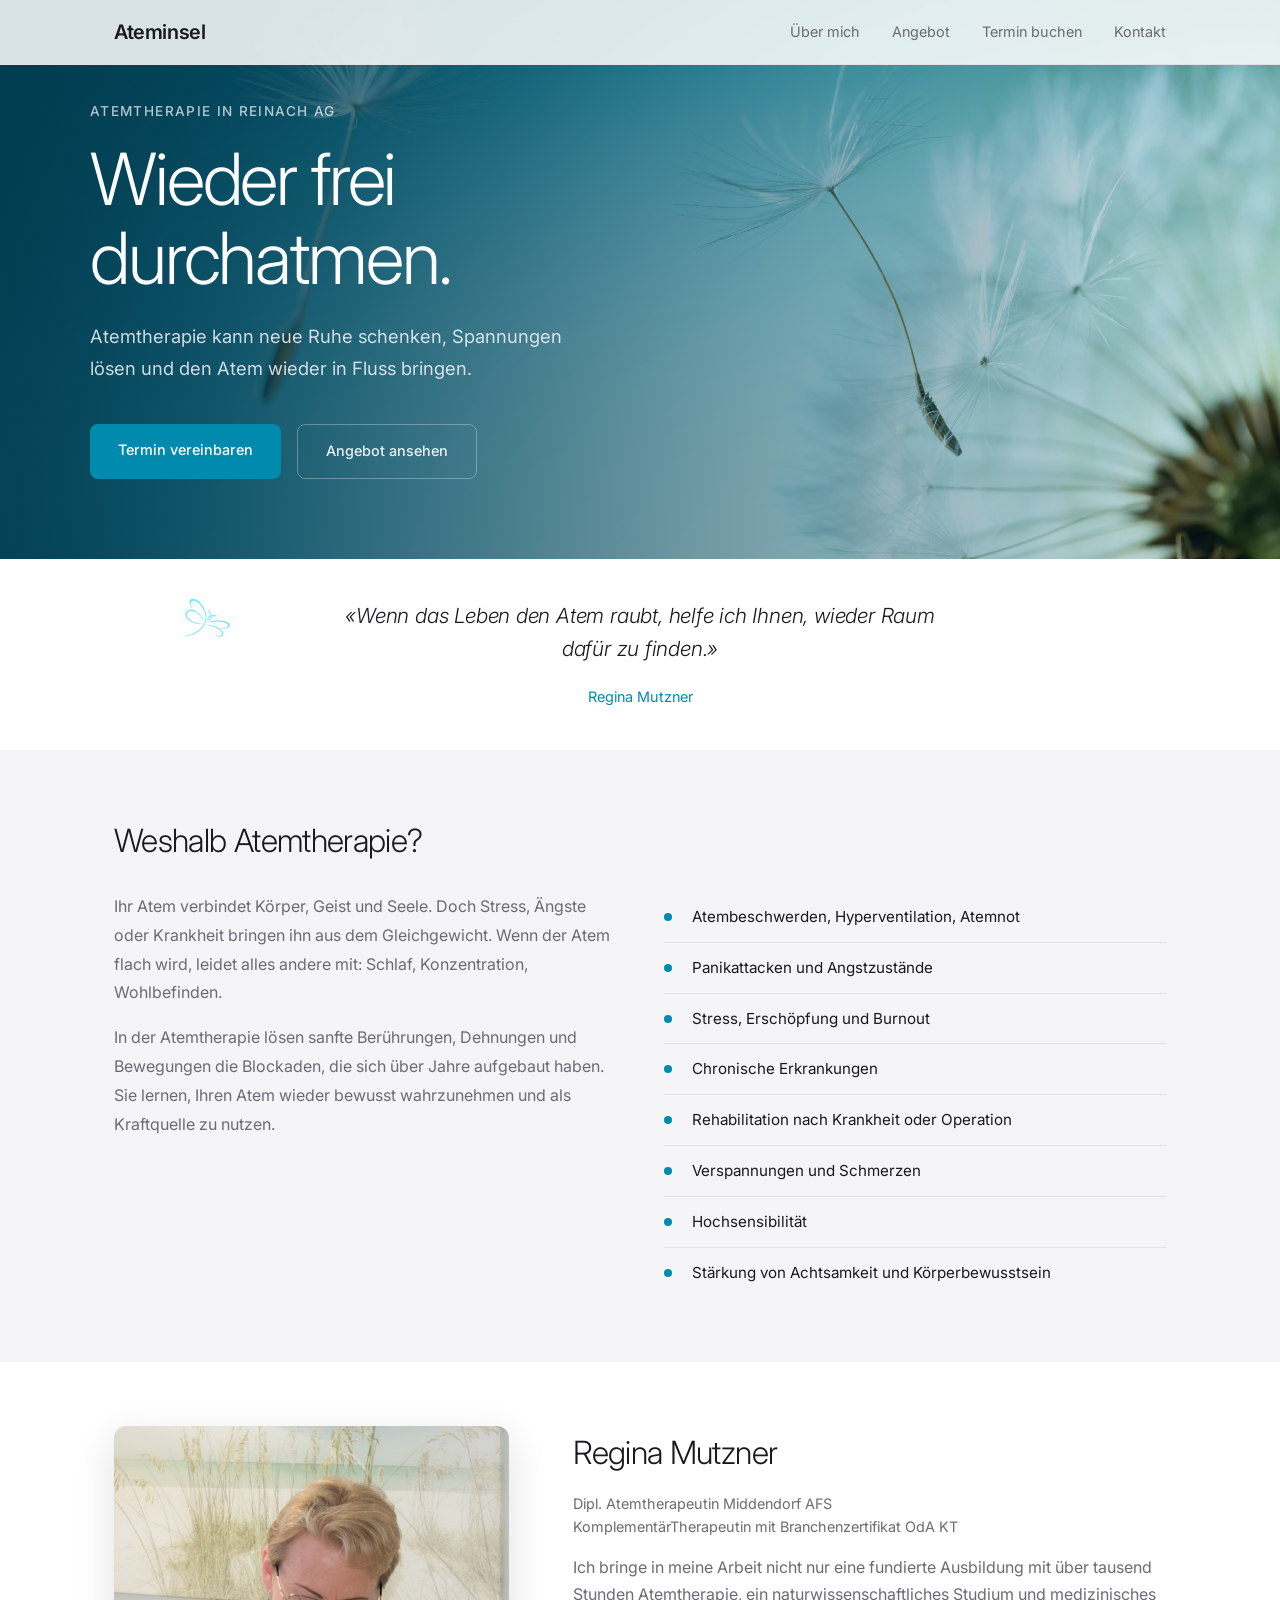
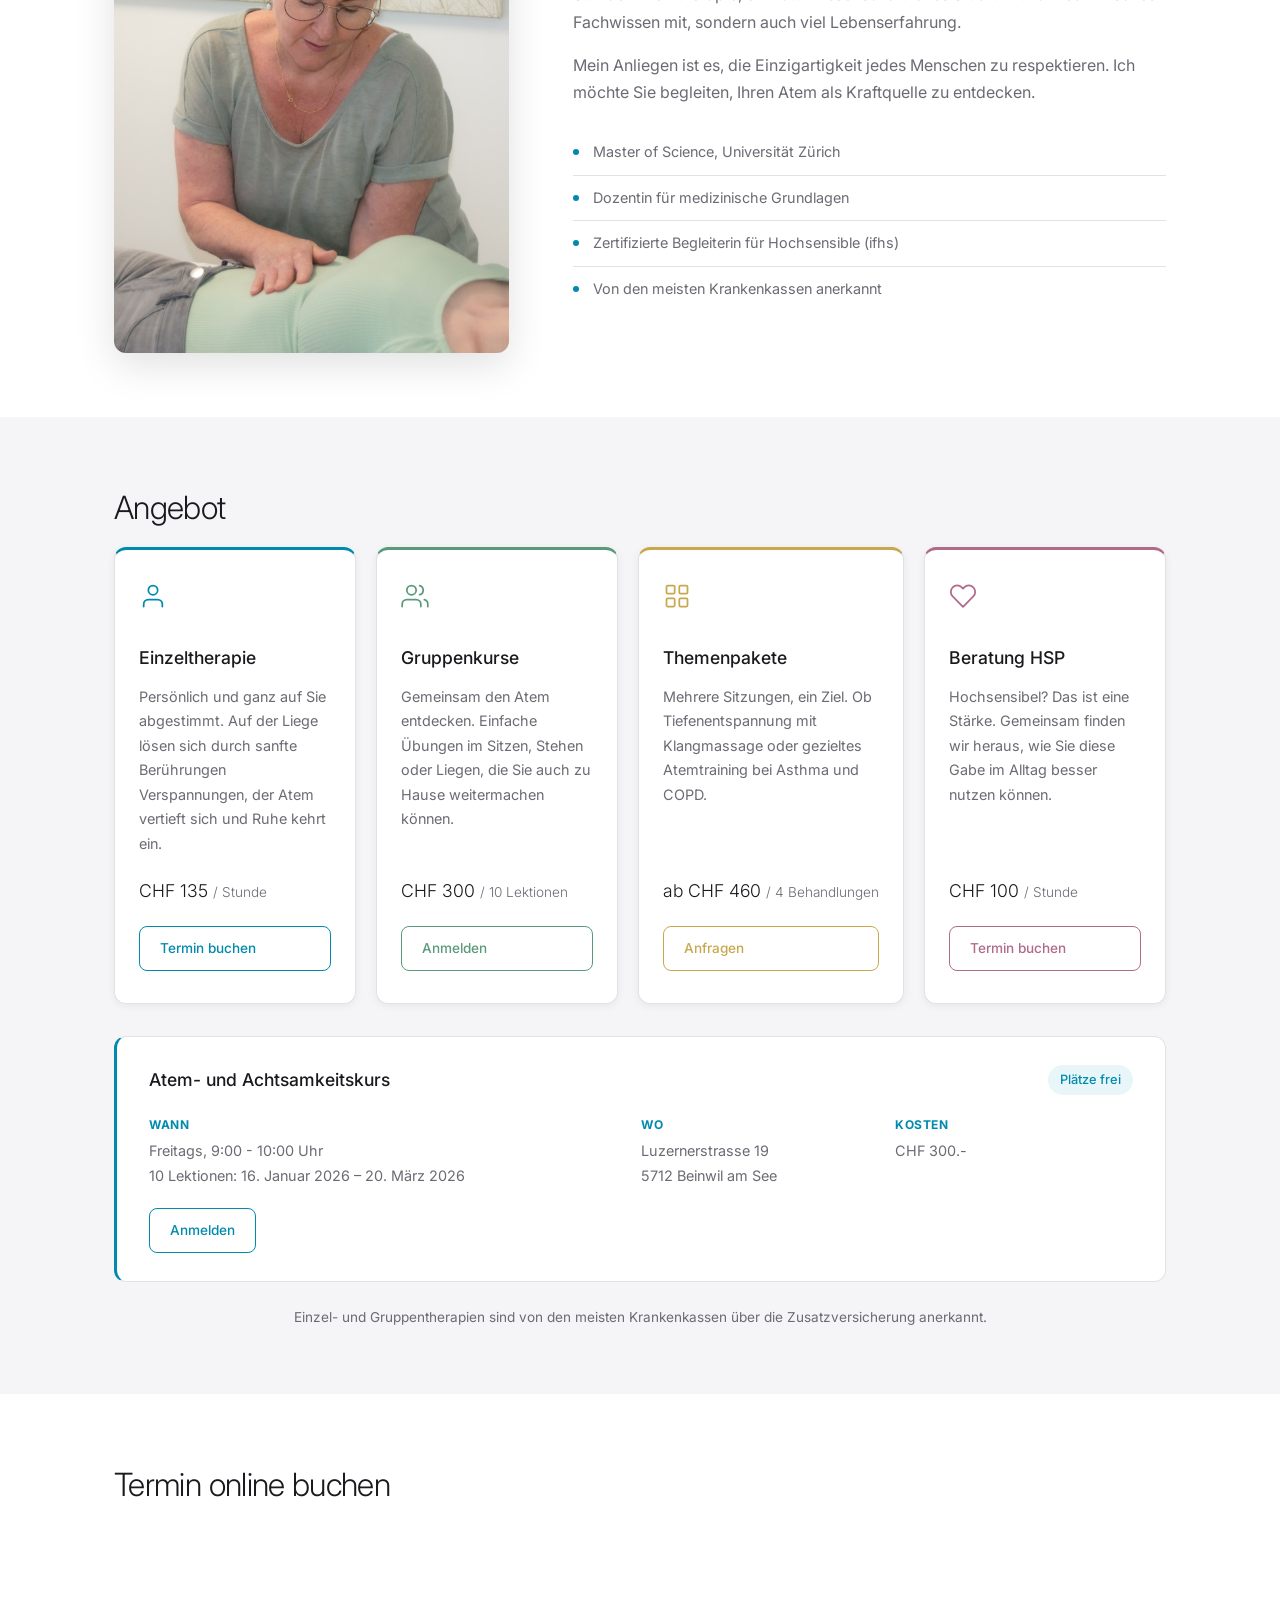
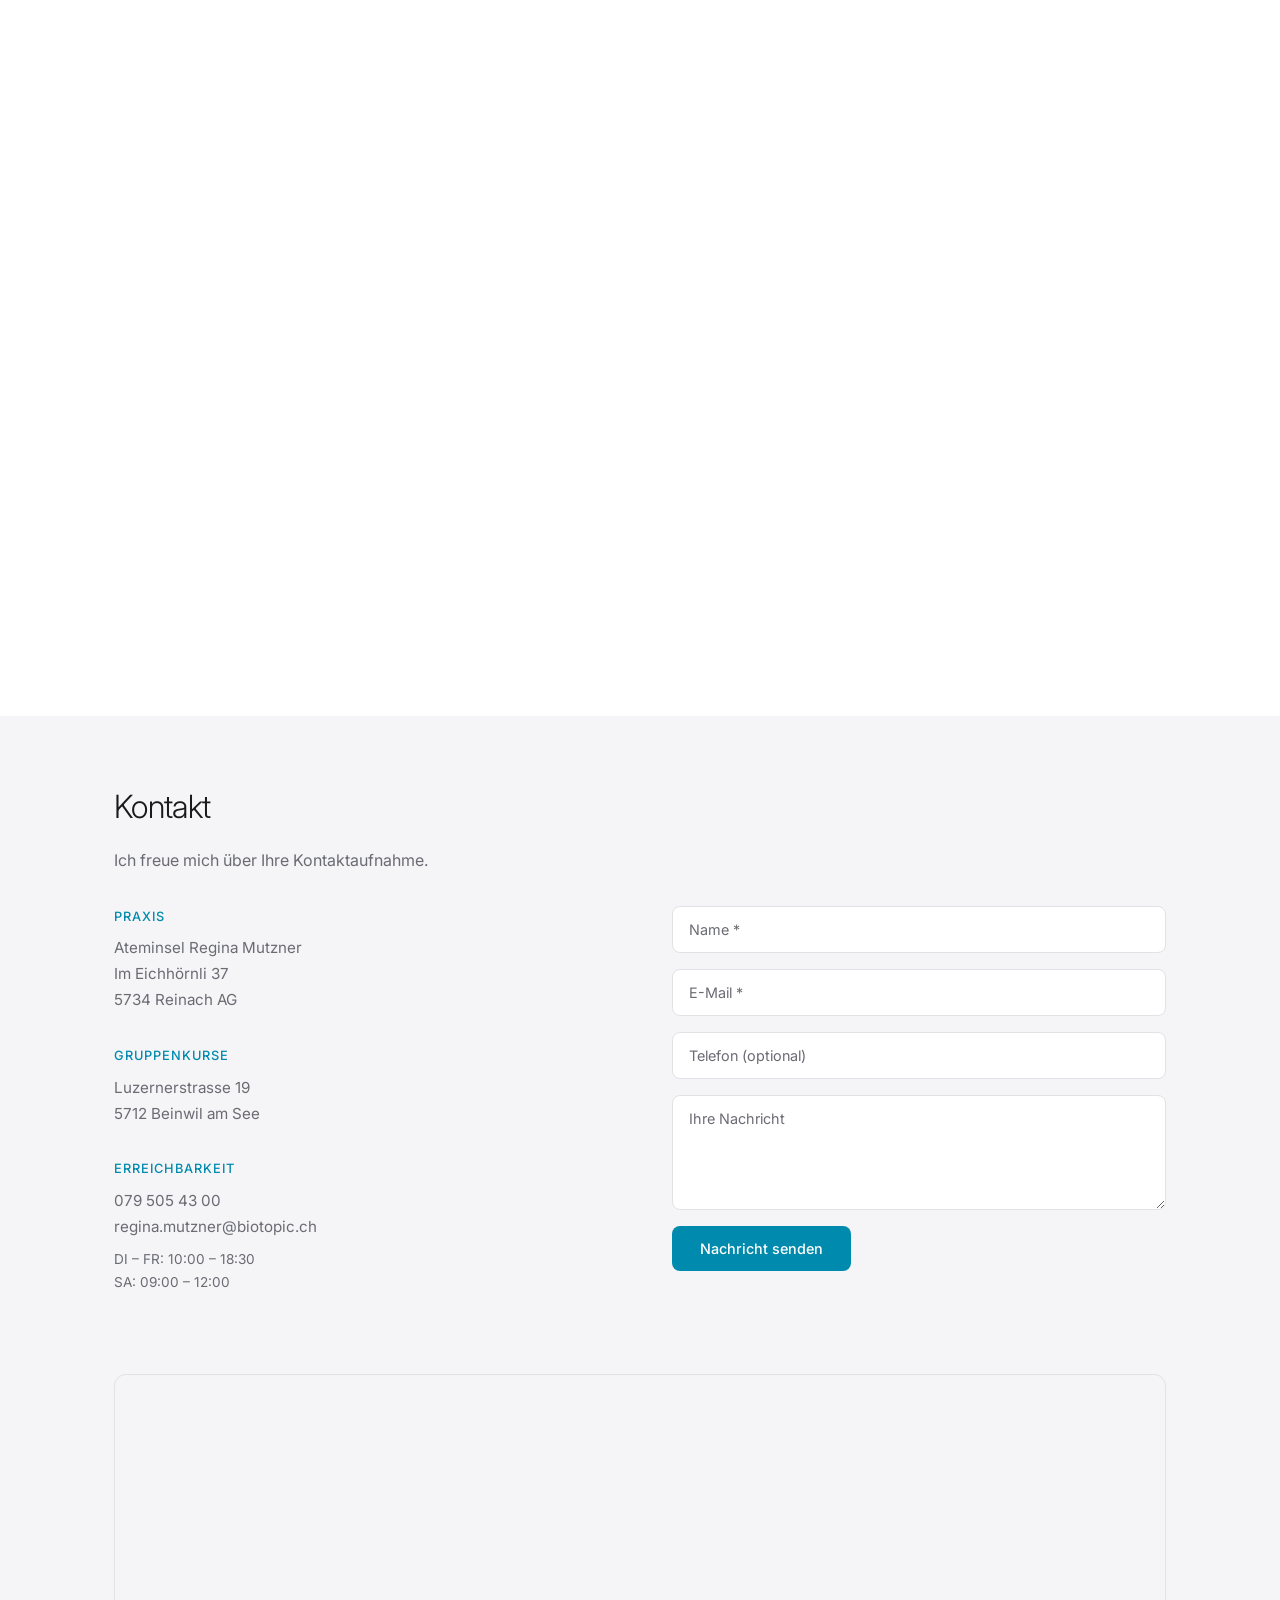
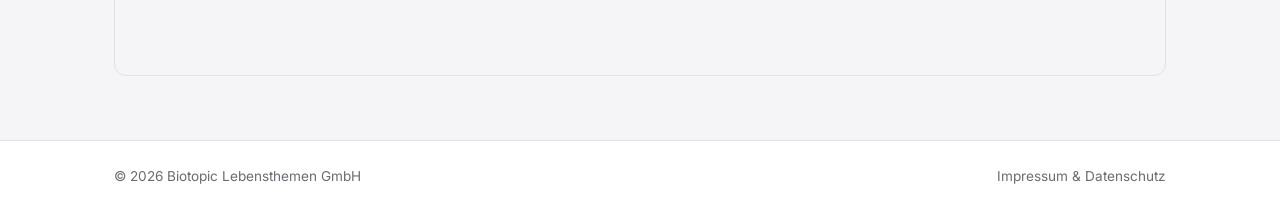
==== site/index.html @ 14ea731c "Ateminsel Website v1.0 - Komplettes Redesign One-Pager mit: - Hero mit Pusteblumen-Bild und Teal-Ove" ====
<!DOCTYPE html>
<html lang="de">
<head>
    <meta charset="UTF-8">
    <meta name="viewport" content="width=device-width, initial-scale=1.0">
    <meta name="robots" content="noindex, nofollow">
    <meta name="description" content="Ateminsel Regina Mutzner – Praxis für Atemtherapie Middendorf in Reinach AG. Einzeltherapie, Gruppenkurse und Beratung.">
    <title>Ateminsel – Regina Mutzner | Atemtherapie</title>
    <link rel="preconnect" href="https://fonts.googleapis.com">
    <link rel="preconnect" href="https://fonts.gstatic.com" crossorigin>
    <link href="https://fonts.googleapis.com/css2?family=Inter:wght@300;400;500;600&display=swap" rel="stylesheet">
    <link rel="stylesheet" href="style.css">
    <link rel="icon" href="favicon.ico">
    <link rel="apple-touch-icon" href="apple-touch-icon.png">
</head>
<body>

    <!-- Navigation -->
    <nav class="nav" id="nav">
        <div class="nav-inner">
            <a href="#" class="nav-logo">Ateminsel</a>
            <button class="nav-toggle" aria-label="Menü öffnen">
                <span></span>
                <span></span>
                <span></span>
            </button>
            <ul class="nav-links">
                <li><a href="#ueber-mich">Über mich</a></li>
                <li><a href="#angebot">Angebot</a></li>
                <li><a href="#buchen">Termin buchen</a></li>
                <li><a href="#kontakt">Kontakt</a></li>
            </ul>
        </div>
    </nav>

    <!-- Hero -->
    <section class="hero" id="hero">
        <div class="hero-overlay"></div>
        <div class="hero-content">
            <div class="hero-text">
                <p class="hero-label">Atemtherapie in Reinach AG</p>
                <h1>Wieder frei<br>durchatmen.</h1>
                <p class="hero-sub">Atemtherapie kann neue Ruhe schenken, Spannungen lösen und den Atem wieder in Fluss bringen.</p>
                <div class="hero-actions">
                    <a href="#buchen" class="btn btn-primary">Termin vereinbaren</a>
                    <a href="#angebot" class="btn btn-ghost-light">Angebot ansehen</a>
                </div>
            </div>
        </div>
    </section>

    <!-- Zitat -->
    <section class="quote-section">
        <div class="container">
            <img src="img/libellen-logo.png" alt="" class="quote-libelle">
            <blockquote class="quote">
                <p>«Wenn das Leben den Atem raubt, helfe ich Ihnen, wieder Raum dafür zu finden.»</p>
                <cite>Regina Mutzner</cite>
            </blockquote>
        </div>
    </section>

    <!-- Weshalb Atemtherapie -->
    <section class="section section-alt" id="weshalb">
        <div class="container">
            <h2 class="section-title">Weshalb Atemtherapie?</h2>
            <div class="weshalb-layout">
                <div class="weshalb-text">
                    <p>Ihr Atem verbindet Körper, Geist und Seele. Doch Stress, Ängste oder Krankheit bringen ihn aus dem Gleichgewicht. Wenn der Atem flach wird, leidet alles andere mit: Schlaf, Konzentration, Wohlbefinden.</p>
                    <p>In der Atemtherapie lösen sanfte Berührungen, Dehnungen und Bewegungen die Blockaden, die sich über Jahre aufgebaut haben. Sie lernen, Ihren Atem wieder bewusst wahrzunehmen und als Kraftquelle zu nutzen.</p>
                </div>
                <ul class="weshalb-liste">
                    <li>Atembeschwerden, Hyperventilation, Atemnot</li>
                    <li>Panikattacken und Angstzustände</li>
                    <li>Stress, Erschöpfung und Burnout</li>
                    <li>Chronische Erkrankungen</li>
                    <li>Rehabilitation nach Krankheit oder Operation</li>
                    <li>Verspannungen und Schmerzen</li>
                    <li>Hochsensibilität</li>
                    <li>Stärkung von Achtsamkeit und Körperbewusstsein</li>
                </ul>
            </div>
        </div>
    </section>

    <!-- Über mich -->
    <section class="section" id="ueber-mich">
        <div class="container">
            <div class="about">
                <div class="about-image">
                    <img src="img/regina-foto.jpg" alt="Regina Mutzner, Atemtherapeutin">
                </div>
                <div class="about-text">
                    <h2 class="section-title">Regina Mutzner</h2>
                    <p class="about-role">Dipl. Atemtherapeutin Middendorf AFS<br>KomplementärTherapeutin mit Branchenzertifikat OdA KT</p>
                    <p>Ich bringe in meine Arbeit nicht nur eine fundierte Ausbildung mit über tausend Stunden Atemtherapie, ein naturwissenschaftliches Studium und medizinisches Fachwissen mit, sondern auch viel Lebenserfahrung.</p>
                    <p>Mein Anliegen ist es, die Einzigartigkeit jedes Menschen zu respektieren. Ich möchte Sie begleiten, Ihren Atem als Kraftquelle zu entdecken.</p>
                    <ul class="about-facts">
                        <li>Master of Science, Universität Zürich</li>
                        <li>Dozentin für medizinische Grundlagen</li>
                        <li>Zertifizierte Begleiterin für Hochsensible (ifhs)</li>
                        <li>Von den meisten Krankenkassen anerkannt</li>
                    </ul>
                </div>
            </div>
        </div>
    </section>

    <!-- Angebot -->
    <section class="section section-alt section-angebot" id="angebot">
        <div class="container">
            <h2 class="section-title">Angebot</h2>
            <div class="cards">

                <div class="card card-1">
                    <div class="card-icon"><svg width="28" height="28" viewBox="0 0 24 24" fill="none" stroke="currentColor" stroke-width="1.5" stroke-linecap="round" stroke-linejoin="round"><path d="M20 21v-2a4 4 0 0 0-4-4H8a4 4 0 0 0-4 4v2"/><circle cx="12" cy="7" r="4"/></svg></div>
                    <h3>Einzeltherapie</h3>
                    <p>Persönlich und ganz auf Sie abgestimmt. Auf der Liege lösen sich durch sanfte Berührungen Verspannungen, der Atem vertieft sich und Ruhe kehrt ein.</p>
                    <div class="card-price">CHF 135 <span>/ Stunde</span></div>
                    <a href="#buchen" class="btn btn-small">Termin buchen</a>
                </div>

                <div class="card card-2">
                    <div class="card-icon"><svg width="28" height="28" viewBox="0 0 24 24" fill="none" stroke="currentColor" stroke-width="1.5" stroke-linecap="round" stroke-linejoin="round"><path d="M17 21v-2a4 4 0 0 0-4-4H5a4 4 0 0 0-4 4v2"/><circle cx="9" cy="7" r="4"/><path d="M23 21v-2a4 4 0 0 0-3-3.87"/><path d="M16 3.13a4 4 0 0 1 0 7.75"/></svg></div>
                    <h3>Gruppenkurse</h3>
                    <p>Gemeinsam den Atem entdecken. Einfache Übungen im Sitzen, Stehen oder Liegen, die Sie auch zu Hause weitermachen können.</p>
                    <div class="card-price">CHF 300 <span>/ 10 Lektionen</span></div>
                    <a href="#kontakt" class="btn btn-small">Anmelden</a>
                </div>

                <div class="card card-3">
                    <div class="card-icon"><svg width="28" height="28" viewBox="0 0 24 24" fill="none" stroke="currentColor" stroke-width="1.5" stroke-linecap="round" stroke-linejoin="round"><rect x="3" y="3" width="7" height="7" rx="1"/><rect x="14" y="3" width="7" height="7" rx="1"/><rect x="3" y="14" width="7" height="7" rx="1"/><rect x="14" y="14" width="7" height="7" rx="1"/></svg></div>
                    <h3>Themenpakete</h3>
                    <p>Mehrere Sitzungen, ein Ziel. Ob Tiefenentspannung mit Klangmassage oder gezieltes Atemtraining bei Asthma und COPD.</p>
                    <div class="card-price">ab CHF 460 <span>/ 4 Behandlungen</span></div>
                    <a href="#kontakt" class="btn btn-small">Anfragen</a>
                </div>

                <div class="card card-4">
                    <div class="card-icon"><svg width="28" height="28" viewBox="0 0 24 24" fill="none" stroke="currentColor" stroke-width="1.5" stroke-linecap="round" stroke-linejoin="round"><path d="M20.84 4.61a5.5 5.5 0 0 0-7.78 0L12 5.67l-1.06-1.06a5.5 5.5 0 0 0-7.78 7.78l1.06 1.06L12 21.23l7.78-7.78 1.06-1.06a5.5 5.5 0 0 0 0-7.78z"/></svg></div>
                    <h3>Beratung HSP</h3>
                    <p>Hochsensibel? Das ist eine Stärke. Gemeinsam finden wir heraus, wie Sie diese Gabe im Alltag besser nutzen können.</p>
                    <div class="card-price">CHF 100 <span>/ Stunde</span></div>
                    <a href="#buchen" class="btn btn-small">Termin buchen</a>
                </div>

            </div>
            <div id="kurse-liste"></div>
            <p class="cards-note">Einzel- und Gruppentherapien sind von den meisten Krankenkassen über die Zusatzversicherung anerkannt.</p>
        </div>
    </section>

    <!-- Termin buchen -->
    <section class="section section-buchen" id="buchen">
        <div class="container">
            <h2 class="section-title">Termin online buchen</h2>
            <div class="calenso-wrapper">
                <iframe id="calenso-booking-widget" src="https://widget.calenso.com/?partner=ateminsel-buchung&type=appointment&isFrame=true&lang=de_CH" frameborder="0" scrolling="yes" title="Termin buchen" loading="lazy"></iframe>
            </div>
        </div>
    </section>

    <!-- Kontakt -->
    <section class="section section-alt" id="kontakt">
        <div class="container">
            <h2 class="section-title">Kontakt</h2>
            <p class="section-sub">Ich freue mich über Ihre Kontaktaufnahme.</p>
            <div class="contact-grid">

                <div class="contact-info">
                    <div class="contact-block">
                        <h3>Praxis</h3>
                        <p>Ateminsel Regina Mutzner<br>
                        Im Eichhörnli 37<br>
                        5734 Reinach AG</p>
                    </div>
                    <div class="contact-block">
                        <h3>Gruppenkurse</h3>
                        <p>Luzernerstrasse 19<br>
                        5712 Beinwil am See</p>
                    </div>
                    <div class="contact-block">
                        <h3>Erreichbarkeit</h3>
                        <p>
                            <a href="tel:+41795054300">079 505 43 00</a><br>
                            <a href="mailto:regina.mutzner@biotopic.ch">regina.mutzner@biotopic.ch</a>
                        </p>
                        <p class="contact-hours">DI – FR: 10:00 – 18:30<br>SA: 09:00 – 12:00</p>
                    </div>
                </div>

                <form class="contact-form" action="#" method="post">
                    <input type="text" name="name" placeholder="Name *" required>
                    <input type="email" name="email" placeholder="E-Mail *" required>
                    <input type="tel" name="phone" placeholder="Telefon (optional)">
                    <textarea name="message" placeholder="Ihre Nachricht" rows="5" required></textarea>
                    <button type="submit" class="btn btn-primary">Nachricht senden</button>
                </form>

            </div>
            <div class="map-wrapper">
                <iframe src="https://www.openstreetmap.org/export/embed.html?bbox=8.1895%2C47.2510%2C8.1975%2C47.2550&layer=mapnik&marker=47.2530%2C8.1936" title="Standort Ateminsel"></iframe>
            </div>
        </div>
    </section>

    <!-- Footer -->
    <footer class="footer">
        <div class="container footer-inner">
            <p>&copy; 2026 Biotopic Lebensthemen GmbH</p>
            <a href="impressum.html">Impressum &amp; Datenschutz</a>
        </div>
    </footer>

    <script src="main.js"></script>
</body>
</html>
---- site/style.css ----
/* ========================================
   Ateminsel – One-Pager (Light/Dark)
   ======================================== */

:root {
    --bg: #ffffff;
    --bg-alt: #f5f5f7;
    --bg-card: #ffffff;
    --text: #1a1a1e;
    --text-muted: #6b6b74;
    --accent: #008aad;
    --accent-hover: #006d8a;
    --accent-light: #e8f6fa;
    --accent-glow: rgba(0, 138, 173, 0.1);
    --gold: #c8a84e;
    --border: #e2e2e6;
    --radius: 12px;
    --transition: 0.3s ease;
    --nav-bg: rgba(255, 255, 255, 0.85);
}

/* Reset */
*, *::before, *::after {
    margin: 0;
    padding: 0;
    box-sizing: border-box;
}

html {
    scroll-behavior: smooth;
    scroll-padding-top: 80px;
}

body {
    font-family: 'Inter', -apple-system, BlinkMacSystemFont, sans-serif;
    background: var(--bg);
    color: var(--text);
    font-size: 16px;
    line-height: 1.7;
    -webkit-font-smoothing: antialiased;
}

a {
    color: var(--accent);
    text-decoration: none;
    transition: color var(--transition);
}

a:hover {
    color: var(--accent-hover);
}

img {
    max-width: 100%;
    height: auto;
    display: block;
}

.container {
    max-width: 1100px;
    margin: 0 auto;
    padding: 0 24px;
}

/* ── Navigation ──────────────────────── */

.nav {
    position: fixed;
    top: 0;
    left: 0;
    right: 0;
    z-index: 100;
    background: var(--nav-bg);
    backdrop-filter: blur(20px);
    border-bottom: 1px solid var(--border);
}

.nav-inner {
    max-width: 1100px;
    margin: 0 auto;
    padding: 0 24px;
    display: flex;
    align-items: center;
    justify-content: space-between;
    height: 64px;
}

.nav-logo {
    font-size: 1.25rem;
    font-weight: 600;
    color: var(--text);
    letter-spacing: -0.02em;
    display: flex;
    align-items: center;
    gap: 8px;
}

.nav-logo-icon {
    width: 36px;
    height: 36px;
}

.nav-logo:hover {
    color: var(--accent);
}

.nav-links {
    display: flex;
    list-style: none;
    gap: 32px;
}

.nav-links a {
    color: var(--text-muted);
    font-size: 0.9rem;
    font-weight: 400;
    transition: color var(--transition);
}

.nav-links a:hover {
    color: var(--text);
}

.nav-toggle {
    display: none;
    flex-direction: column;
    gap: 5px;
    background: none;
    border: none;
    cursor: pointer;
    padding: 4px;
}

.nav-toggle span {
    display: block;
    width: 24px;
    height: 2px;
    background: var(--text);
    border-radius: 2px;
    transition: var(--transition);
}

/* ── Hero ────────────────────────────── */

.hero {
    position: relative;
    min-height: auto;
    display: flex;
    align-items: center;
    padding: 100px 24px 80px;
    background: url('img/hero-bg.jpg') center/cover no-repeat;
    overflow: hidden;
}

.hero-overlay {
    position: absolute;
    inset: 0;
    background: linear-gradient(to right, rgba(0,60,80,0.88) 0%, rgba(0,60,80,0.65) 40%, rgba(0,80,110,0.15) 100%);
}

.hero-content {
    position: relative;
    z-index: 1;
    max-width: 1100px;
    margin: 0 auto;
    width: 100%;
}

.hero-label {
    font-size: 0.85rem;
    font-weight: 500;
    color: rgba(255,255,255,0.7);
    text-transform: uppercase;
    letter-spacing: 0.1em;
    margin-bottom: 16px;
}

.hero h1 {
    font-size: clamp(2.5rem, 6vw, 4.5rem);
    font-weight: 300;
    line-height: 1.1;
    letter-spacing: -0.03em;
    margin-bottom: 24px;
    color: #fff;
}

.hero-sub {
    font-size: 1.15rem;
    color: rgba(255,255,255,0.8);
    max-width: 520px;
    margin-bottom: 40px;
    line-height: 1.7;
}

.hero-actions {
    display: flex;
    gap: 16px;
    flex-wrap: wrap;
}

/* ── Buttons ─────────────────────────── */

.btn {
    display: inline-block;
    padding: 14px 28px;
    font-size: 0.9rem;
    font-weight: 500;
    border-radius: 8px;
    transition: all var(--transition);
    cursor: pointer;
    border: none;
    font-family: inherit;
}

.btn-primary {
    background: var(--accent);
    color: #fff;
}

.btn-primary:hover {
    background: var(--accent-hover);
    color: #fff;
    transform: translateY(-1px);
    box-shadow: 0 8px 24px rgba(0, 155, 193, 0.25);
}

.btn-ghost {
    background: transparent;
    color: var(--text-muted);
    border: 1px solid var(--border);
}

.btn-ghost:hover {
    color: var(--text);
    border-color: var(--text-muted);
}

.btn-ghost-light {
    background: transparent;
    color: rgba(255,255,255,0.9);
    border: 1px solid rgba(255,255,255,0.3);
}

.btn-ghost-light:hover {
    color: #fff;
    border-color: rgba(255,255,255,0.6);
    background: rgba(255,255,255,0.1);
}

.btn-small {
    padding: 10px 20px;
    font-size: 0.85rem;
    background: transparent;
    color: var(--accent);
    border: 1px solid var(--accent);
}

.btn-small:hover {
    background: var(--accent);
    color: #fff;
}

/* ── Zitat ────────────────────────────── */

.quote-section {
    background: var(--bg);
    padding: 40px 0;
    position: relative;
}

.quote-section .container {
    position: relative;
}

.quote-libelle {
    position: absolute;
    left: 80px;
    top: -8px;
    width: 64px;
    height: 64px;
    opacity: 0.6;
}

.quote {
    text-align: center;
    max-width: 640px;
    margin: 0 auto;
}

.quote p {
    font-size: 1.3rem;
    font-weight: 300;
    line-height: 1.6;
    letter-spacing: -0.01em;
    color: var(--text);
    font-style: italic;
}

.quote cite {
    display: block;
    margin-top: 20px;
    font-size: 0.9rem;
    font-style: normal;
    color: var(--accent);
}

/* ── Weshalb Atemtherapie ─────────────── */

.weshalb-layout {
    display: grid;
    grid-template-columns: 1fr 1fr;
    gap: 48px;
    margin-top: 24px;
}

.weshalb-text p {
    color: var(--text-muted);
    margin-bottom: 16px;
    line-height: 1.8;
}

.weshalb-liste {
    list-style: none;
}

.weshalb-liste li {
    padding: 12px 0 12px 28px;
    border-bottom: 1px solid var(--border);
    font-size: 0.95rem;
    color: var(--text);
    position: relative;
}

.weshalb-liste li:last-child {
    border-bottom: none;
}

.weshalb-liste li::before {
    content: '';
    position: absolute;
    left: 0;
    top: 50%;
    transform: translateY(-50%);
    width: 8px;
    height: 8px;
    background: var(--accent);
    border-radius: 50%;
}

@media (max-width: 600px) {
    .weshalb-layout {
        grid-template-columns: 1fr;
        gap: 24px;
    }
}

/* ── Sections ────────────────────────── */

.section {
    padding: 64px 0;
}

.section-alt {
    background: var(--bg-alt);
}

.section-title {
    font-size: 2rem;
    font-weight: 300;
    letter-spacing: -0.02em;
    margin-bottom: 12px;
}

.section-sub {
    color: var(--text-muted);
    margin-bottom: 32px;
    max-width: 520px;
}

/* ── Cards (Angebot) ─────────────────── */

.cards {
    display: grid;
    grid-template-columns: repeat(4, 1fr);
    gap: 20px;
}

.card {
    background: var(--bg-card);
    border: 1px solid var(--border);
    border-radius: var(--radius);
    padding: 32px 24px;
    display: flex;
    flex-direction: column;
    transition: all var(--transition);
    box-shadow: 0 2px 8px rgba(0, 0, 0, 0.06);
    border-top: 3px solid var(--accent);
}

.card:hover {
    box-shadow: 0 8px 32px var(--accent-glow);
    transform: translateY(-4px);
}

.card-icon {
    font-size: 1.5rem;
    color: var(--accent);
    margin-bottom: 20px;
}

.card h3 {
    font-size: 1.1rem;
    font-weight: 500;
    margin-bottom: 12px;
}

.card p {
    font-size: 0.9rem;
    color: var(--text-muted);
    flex: 1;
    margin-bottom: 20px;
}

.card-price {
    font-size: 1.1rem;
    font-weight: 300;
    margin-bottom: 20px;
    white-space: nowrap;
}

.card-price span {
    font-size: 0.85rem;
    color: var(--text-muted);
}

.card-1 { border-top-color: #008aad; }
.card-1 .card-icon { color: #008aad; }
.card-1 .btn-small { color: #008aad; border-color: #008aad; }
.card-1 .btn-small:hover { background: #008aad; color: #fff; }

.card-2 { border-top-color: #5a9a7a; }
.card-2 .card-icon { color: #5a9a7a; }
.card-2 .btn-small { color: #5a9a7a; border-color: #5a9a7a; }
.card-2 .btn-small:hover { background: #5a9a7a; color: #fff; }

.card-3 { border-top-color: #c8a84e; }
.card-3 .card-icon { color: #c8a84e; }
.card-3 .btn-small { color: #c8a84e; border-color: #c8a84e; }
.card-3 .btn-small:hover { background: #c8a84e; color: #fff; }

.card-4 { border-top-color: #b06a8a; }
.card-4 .card-icon { color: #b06a8a; }
.card-4 .btn-small { color: #b06a8a; border-color: #b06a8a; }
.card-4 .btn-small:hover { background: #b06a8a; color: #fff; }

/* ── Kurse ────────────────────────────── */

.kurs-card {
    background: #ffffff;
    border: 1px solid var(--border);
    border-radius: var(--radius);
    padding: 28px 32px;
    margin-top: 32px;
    border-left: 3px solid var(--accent);
}

.kurs-header {
    display: flex;
    justify-content: space-between;
    align-items: center;
    margin-bottom: 20px;
    flex-wrap: wrap;
    gap: 12px;
}

.kurs-header h3 {
    font-size: 1.1rem;
    font-weight: 500;
}

.kurs-badge {
    font-size: 0.8rem;
    padding: 4px 12px;
    border-radius: 100px;
    font-weight: 500;
}

.badge-frei {
    background: var(--accent-light);
    color: var(--accent);
}

.badge-voll {
    background: #fce4ec;
    color: #c62828;
}

.kurs-details {
    display: grid;
    grid-template-columns: 2fr 1fr 1fr;
    gap: 16px;
    margin-bottom: 20px;
}

.kurs-detail strong {
    display: block;
    font-size: 0.75rem;
    text-transform: uppercase;
    letter-spacing: 0.05em;
    color: var(--accent);
    margin-bottom: 4px;
}

.kurs-detail {
    font-size: 0.9rem;
    color: var(--text-muted);
}

.btn-kurs {
    color: var(--accent) !important;
    border-color: var(--accent) !important;
}

.btn-kurs:hover {
    background: var(--accent) !important;
    color: #fff !important;
}

.kurse-leer {
    text-align: center;
    color: var(--text-muted);
    padding: 24px;
    font-style: italic;
}

@media (max-width: 600px) {
    .kurs-details {
        grid-template-columns: 1fr;
    }
}

/* ── Buchen ───────────────────────────── */

.calenso-wrapper {
    max-width: 840px;
    margin: 32px auto 0;
}

.calenso-wrapper iframe {
    width: 100%;
    height: 700px;
    border: none;
    border-radius: var(--radius);
}


.cards-note {
    margin-top: 24px;
    font-size: 0.85rem;
    color: var(--text-muted);
    text-align: center;
}

/* ── About ───────────────────────────── */

.about {
    display: grid;
    grid-template-columns: 1fr 1.5fr;
    gap: 64px;
    align-items: start;
}

.about-image img {
    border-radius: var(--radius);
    width: 100%;
    aspect-ratio: 3 / 4;
    object-fit: cover;
    box-shadow: 0 12px 40px rgba(0, 0, 0, 0.12);
}

.about-role {
    color: var(--accent);
    font-size: 0.9rem;
    margin-bottom: 24px;
    line-height: 1.6;
}

.about-text p {
    color: var(--text-muted);
    margin-bottom: 16px;
}

.about-facts {
    list-style: none;
    margin-top: 24px;
}

.about-facts li {
    padding: 10px 0;
    border-bottom: 1px solid var(--border);
    font-size: 0.9rem;
    color: var(--text-muted);
    padding-left: 20px;
    position: relative;
}

.about-facts li:last-child {
    border-bottom: none;
}

.about-facts li::before {
    content: '';
    position: absolute;
    left: 0;
    top: 50%;
    transform: translateY(-50%);
    width: 6px;
    height: 6px;
    background: var(--accent);
    border-radius: 50%;
}

/* ── Contact ─────────────────────────── */

.section-kontakt {
    background: url('img/kontakt-bg.jpg') center/cover no-repeat fixed;
    position: relative;
}

.section-kontakt::before {
    content: '';
    position: absolute;
    inset: 0;
    background: linear-gradient(135deg, rgba(255,255,255,0.92) 0%, rgba(245,245,247,0.95) 100%);
}

.section-kontakt > .container {
    position: relative;
    z-index: 1;
}

.contact-grid {
    display: grid;
    grid-template-columns: 1fr 1fr;
    gap: 64px;
}

.contact-block {
    margin-bottom: 32px;
}

.contact-block h3 {
    font-size: 0.8rem;
    font-weight: 500;
    text-transform: uppercase;
    letter-spacing: 0.08em;
    color: var(--accent);
    margin-bottom: 8px;
}

.contact-block p {
    color: var(--text-muted);
    font-size: 0.95rem;
}

.contact-block a {
    color: var(--text-muted);
}

.contact-block a:hover {
    color: var(--accent);
}

.contact-hours {
    margin-top: 8px;
    font-size: 0.85rem !important;
    color: var(--text-muted);
}

.contact-form {
    display: flex;
    flex-direction: column;
    gap: 16px;
}

.contact-form input,
.contact-form textarea {
    background: var(--bg-card);
    border: 1px solid var(--border);
    border-radius: 8px;
    padding: 14px 16px;
    color: var(--text);
    font-family: inherit;
    font-size: 0.9rem;
    transition: border-color var(--transition);
    outline: none;
}

.contact-form input::placeholder,
.contact-form textarea::placeholder {
    color: var(--text-muted);
}

.contact-form input:focus,
.contact-form textarea:focus {
    border-color: var(--accent);
}

.contact-form textarea {
    resize: vertical;
}

.contact-form .btn {
    align-self: flex-start;
}

/* ── Map ─────────────────────────────── */

.map-wrapper {
    margin-top: 48px;
    border-radius: var(--radius);
    overflow: hidden;
    border: 1px solid var(--border);
}

.map-wrapper iframe {
    width: 100%;
    height: 300px;
    border: none;
    display: block;
}

/* ── Footer ──────────────────────────── */

.footer {
    border-top: 1px solid var(--border);
    padding: 24px 0;
}

.footer-inner {
    display: flex;
    justify-content: space-between;
    align-items: center;
    font-size: 0.85rem;
    color: var(--text-muted);
}

.footer a {
    color: var(--text-muted);
}

.footer a:hover {
    color: var(--text);
}

/* ── Legal (Impressum) ───────────────── */

.legal h3 {
    font-size: 0.95rem;
    font-weight: 500;
    margin-top: 32px;
    margin-bottom: 8px;
}

.legal p {
    color: var(--text-muted);
    margin-bottom: 12px;
    font-size: 0.95rem;
}

/* ── Responsive ──────────────────────── */

@media (max-width: 900px) {
    .cards {
        grid-template-columns: repeat(2, 1fr);
    }

    .hero {
        text-align: center;
    }

    .hero-sub {
        margin-left: auto;
        margin-right: auto;
    }

    .hero-actions {
        justify-content: center;
    }

    .about {
        grid-template-columns: 1fr;
        gap: 40px;
    }

    .about-image img {
        max-width: 300px;
        margin: 0 auto;
    }

    .contact-grid {
        grid-template-columns: 1fr;
        gap: 40px;
    }
}

@media (max-width: 600px) {
    .nav-links {
        display: none;
        position: absolute;
        top: 64px;
        left: 0;
        right: 0;
        background: var(--nav-bg);
        backdrop-filter: blur(20px);
        flex-direction: column;
        padding: 24px;
        gap: 16px;
        border-bottom: 1px solid var(--border);
    }

    .nav-links.active {
        display: flex;
    }

    .nav-toggle {
        display: flex;
    }

    .cards {
        grid-template-columns: 1fr;
    }

    .section {
        padding: 48px 0;
    }

    .hero {
        min-height: auto;
        padding: 100px 24px 48px;
    }

    .hero h1 {
        font-size: 2.2rem;
    }

    .footer-inner {
        flex-direction: column;
        gap: 8px;
        text-align: center;
    }
}
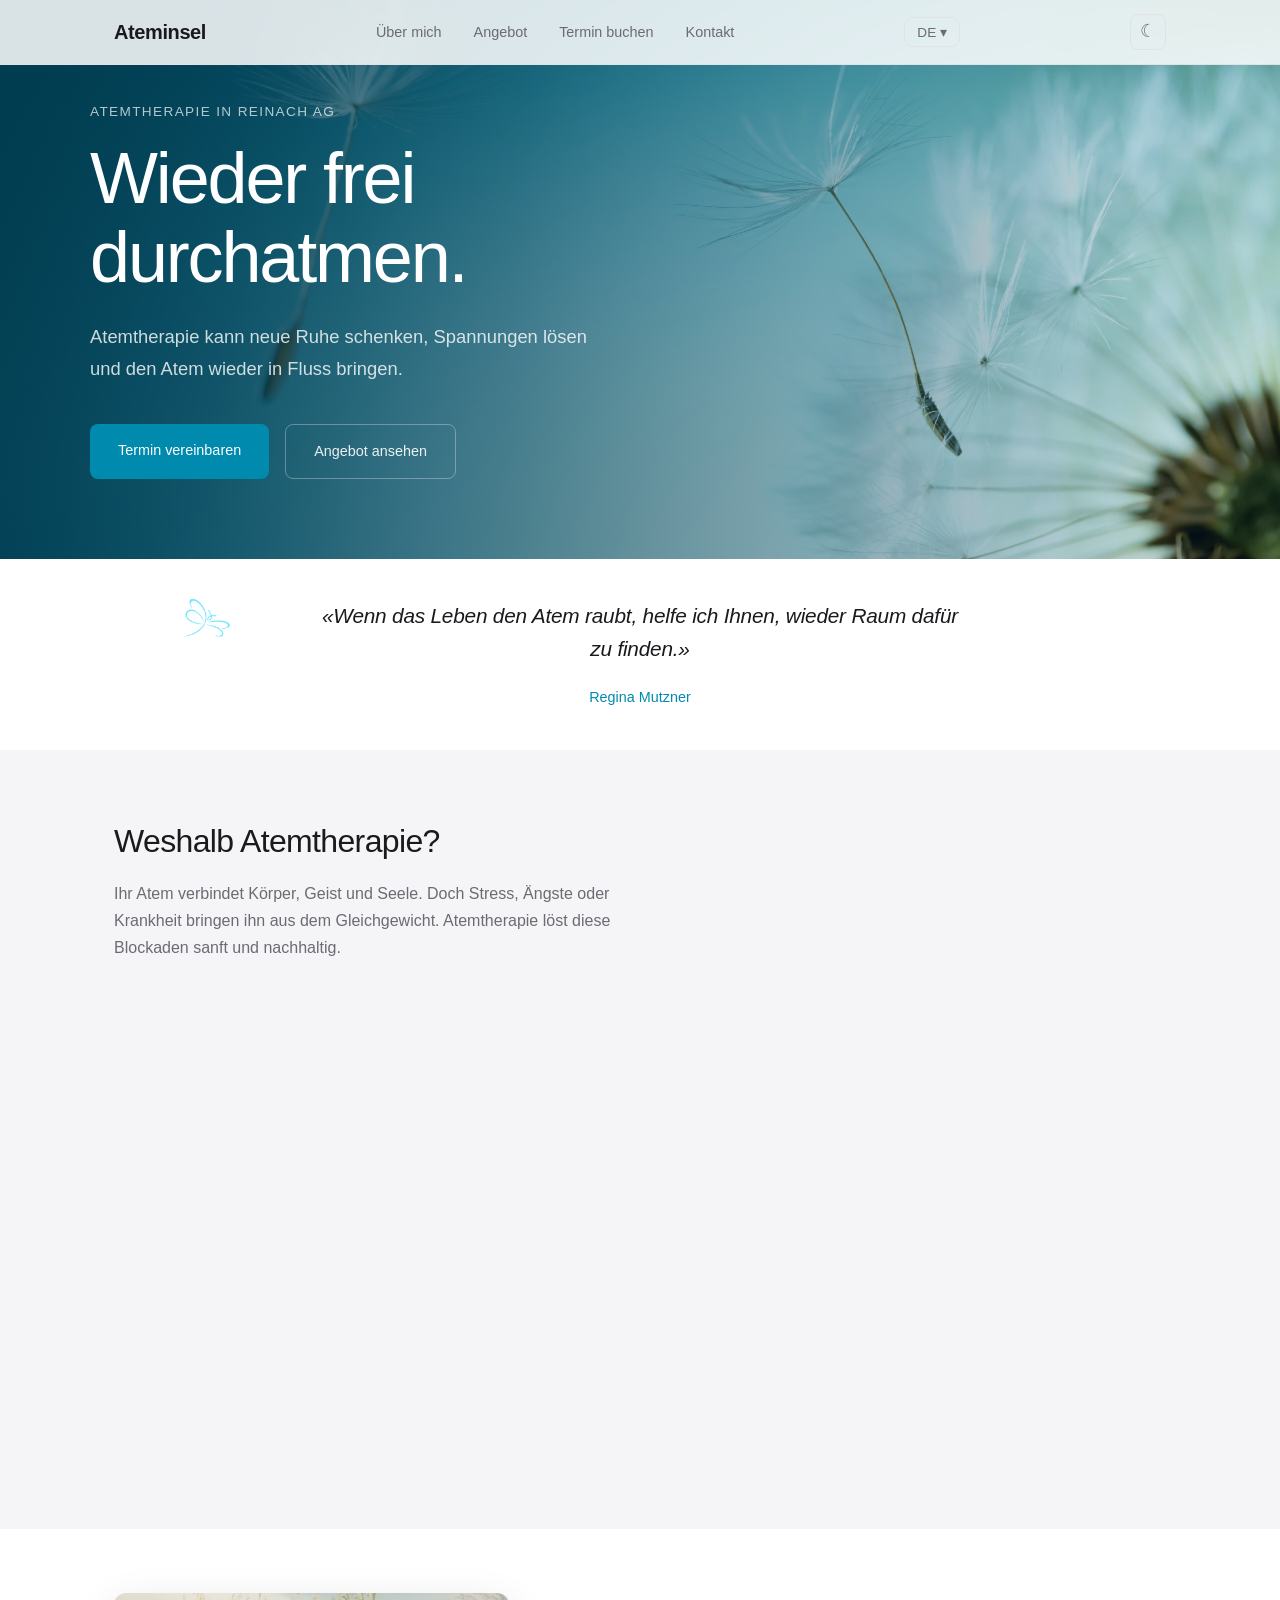
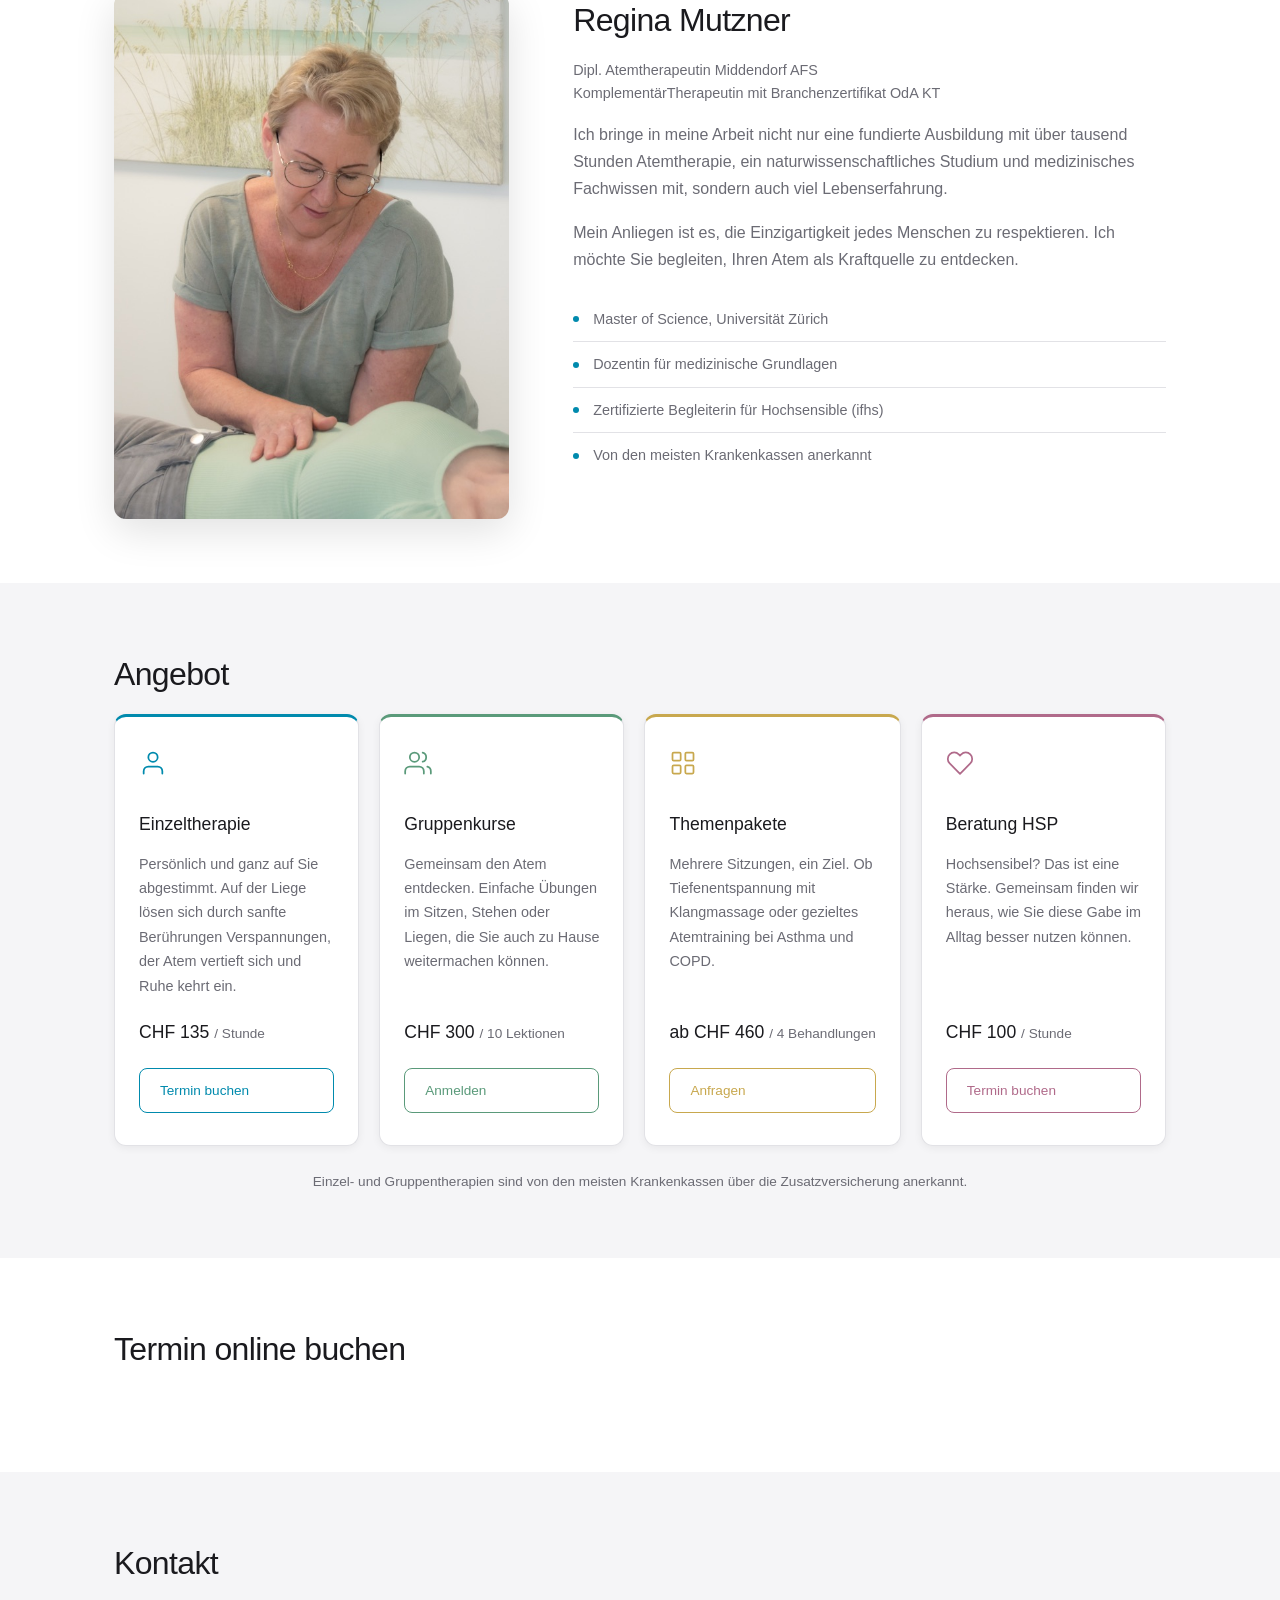
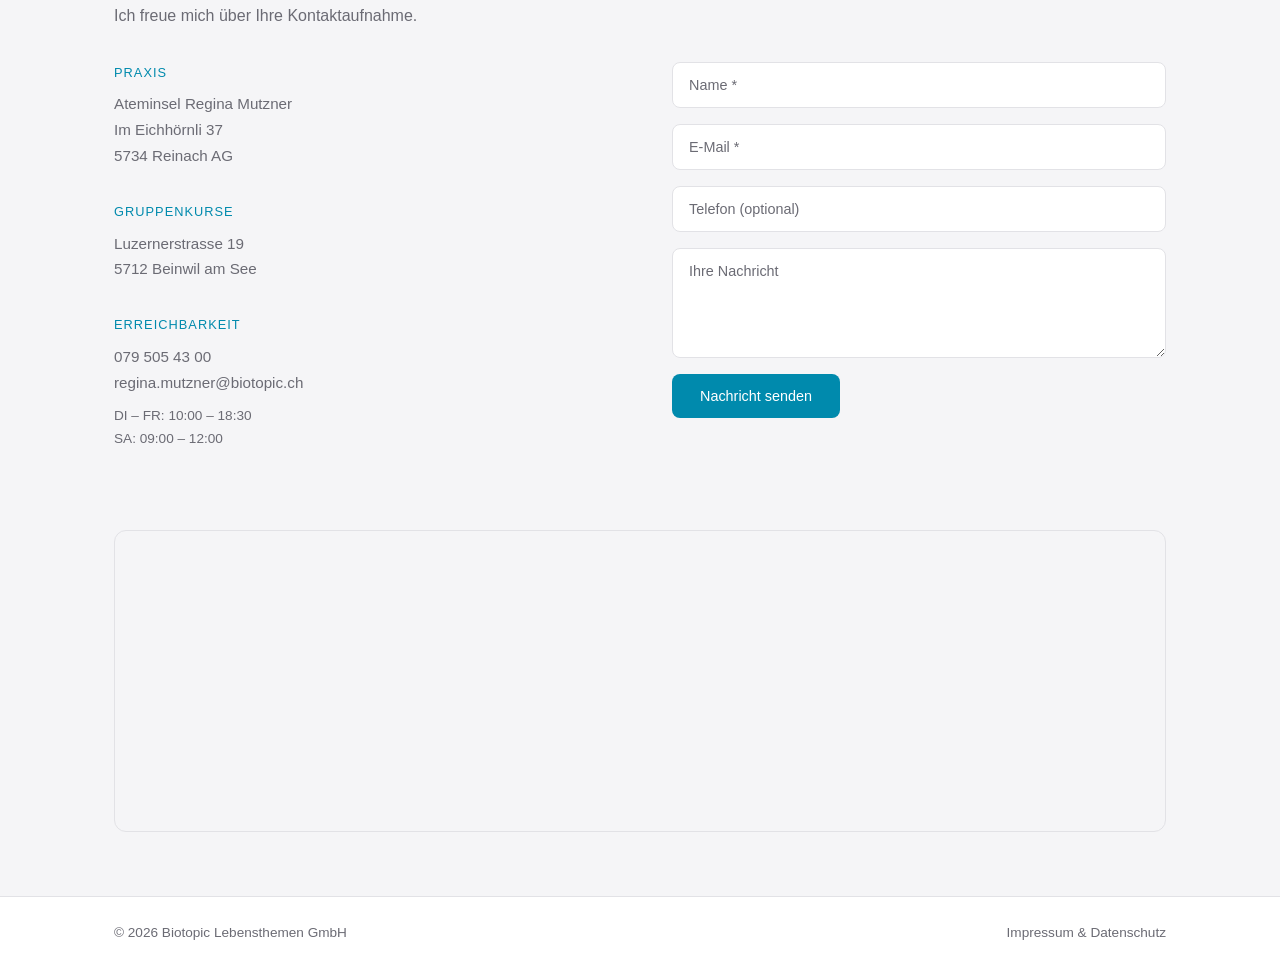
==== commit e1de2ab1: "Ateminsel v2.0 - Mehrsprachig, Cal.com, Dark Mode Sprachen: - DE, EN, FR, ES mit Sprach-Dropdown - E" ====
--- a/site/index.html
+++ b/site/index.html
@@ -1,217 +1,11 @@
 <!DOCTYPE html>
-<html lang="de">
+<html>
 <head>
     <meta charset="UTF-8">
-    <meta name="viewport" content="width=device-width, initial-scale=1.0">
-    <meta name="robots" content="noindex, nofollow">
-    <meta name="description" content="Ateminsel Regina Mutzner – Praxis für Atemtherapie Middendorf in Reinach AG. Einzeltherapie, Gruppenkurse und Beratung.">
-    <title>Ateminsel – Regina Mutzner | Atemtherapie</title>
-    <link rel="preconnect" href="https://fonts.googleapis.com">
-    <link rel="preconnect" href="https://fonts.gstatic.com" crossorigin>
-    <link href="https://fonts.googleapis.com/css2?family=Inter:wght@300;400;500;600&display=swap" rel="stylesheet">
-    <link rel="stylesheet" href="style.css">
-    <link rel="icon" href="favicon.ico">
-    <link rel="apple-touch-icon" href="apple-touch-icon.png">
+    <meta http-equiv="refresh" content="0; url=de/">
+    <title>Ateminsel – Regina Mutzner</title>
 </head>
 <body>
-
-    <!-- Navigation -->
-    <nav class="nav" id="nav">
-        <div class="nav-inner">
-            <a href="#" class="nav-logo">Ateminsel</a>
-            <button class="nav-toggle" aria-label="Menü öffnen">
-                <span></span>
-                <span></span>
-                <span></span>
-            </button>
-            <ul class="nav-links">
-                <li><a href="#ueber-mich">Über mich</a></li>
-                <li><a href="#angebot">Angebot</a></li>
-                <li><a href="#buchen">Termin buchen</a></li>
-                <li><a href="#kontakt">Kontakt</a></li>
-            </ul>
-        </div>
-    </nav>
-
-    <!-- Hero -->
-    <section class="hero" id="hero">
-        <div class="hero-overlay"></div>
-        <div class="hero-content">
-            <div class="hero-text">
-                <p class="hero-label">Atemtherapie in Reinach AG</p>
-                <h1>Wieder frei<br>durchatmen.</h1>
-                <p class="hero-sub">Atemtherapie kann neue Ruhe schenken, Spannungen lösen und den Atem wieder in Fluss bringen.</p>
-                <div class="hero-actions">
-                    <a href="#buchen" class="btn btn-primary">Termin vereinbaren</a>
-                    <a href="#angebot" class="btn btn-ghost-light">Angebot ansehen</a>
-                </div>
-            </div>
-        </div>
-    </section>
-
-    <!-- Zitat -->
-    <section class="quote-section">
-        <div class="container">
-            <img src="img/libellen-logo.png" alt="" class="quote-libelle">
-            <blockquote class="quote">
-                <p>«Wenn das Leben den Atem raubt, helfe ich Ihnen, wieder Raum dafür zu finden.»</p>
-                <cite>Regina Mutzner</cite>
-            </blockquote>
-        </div>
-    </section>
-
-    <!-- Weshalb Atemtherapie -->
-    <section class="section section-alt" id="weshalb">
-        <div class="container">
-            <h2 class="section-title">Weshalb Atemtherapie?</h2>
-            <div class="weshalb-layout">
-                <div class="weshalb-text">
-                    <p>Ihr Atem verbindet Körper, Geist und Seele. Doch Stress, Ängste oder Krankheit bringen ihn aus dem Gleichgewicht. Wenn der Atem flach wird, leidet alles andere mit: Schlaf, Konzentration, Wohlbefinden.</p>
-                    <p>In der Atemtherapie lösen sanfte Berührungen, Dehnungen und Bewegungen die Blockaden, die sich über Jahre aufgebaut haben. Sie lernen, Ihren Atem wieder bewusst wahrzunehmen und als Kraftquelle zu nutzen.</p>
-                </div>
-                <ul class="weshalb-liste">
-                    <li>Atembeschwerden, Hyperventilation, Atemnot</li>
-                    <li>Panikattacken und Angstzustände</li>
-                    <li>Stress, Erschöpfung und Burnout</li>
-                    <li>Chronische Erkrankungen</li>
-                    <li>Rehabilitation nach Krankheit oder Operation</li>
-                    <li>Verspannungen und Schmerzen</li>
-                    <li>Hochsensibilität</li>
-                    <li>Stärkung von Achtsamkeit und Körperbewusstsein</li>
-                </ul>
-            </div>
-        </div>
-    </section>
-
-    <!-- Über mich -->
-    <section class="section" id="ueber-mich">
-        <div class="container">
-            <div class="about">
-                <div class="about-image">
-                    <img src="img/regina-foto.jpg" alt="Regina Mutzner, Atemtherapeutin">
-                </div>
-                <div class="about-text">
-                    <h2 class="section-title">Regina Mutzner</h2>
-                    <p class="about-role">Dipl. Atemtherapeutin Middendorf AFS<br>KomplementärTherapeutin mit Branchenzertifikat OdA KT</p>
-                    <p>Ich bringe in meine Arbeit nicht nur eine fundierte Ausbildung mit über tausend Stunden Atemtherapie, ein naturwissenschaftliches Studium und medizinisches Fachwissen mit, sondern auch viel Lebenserfahrung.</p>
-                    <p>Mein Anliegen ist es, die Einzigartigkeit jedes Menschen zu respektieren. Ich möchte Sie begleiten, Ihren Atem als Kraftquelle zu entdecken.</p>
-                    <ul class="about-facts">
-                        <li>Master of Science, Universität Zürich</li>
-                        <li>Dozentin für medizinische Grundlagen</li>
-                        <li>Zertifizierte Begleiterin für Hochsensible (ifhs)</li>
-                        <li>Von den meisten Krankenkassen anerkannt</li>
-                    </ul>
-                </div>
-            </div>
-        </div>
-    </section>
-
-    <!-- Angebot -->
-    <section class="section section-alt section-angebot" id="angebot">
-        <div class="container">
-            <h2 class="section-title">Angebot</h2>
-            <div class="cards">
-
-                <div class="card card-1">
-                    <div class="card-icon"><svg width="28" height="28" viewBox="0 0 24 24" fill="none" stroke="currentColor" stroke-width="1.5" stroke-linecap="round" stroke-linejoin="round"><path d="M20 21v-2a4 4 0 0 0-4-4H8a4 4 0 0 0-4 4v2"/><circle cx="12" cy="7" r="4"/></svg></div>
-                    <h3>Einzeltherapie</h3>
-                    <p>Persönlich und ganz auf Sie abgestimmt. Auf der Liege lösen sich durch sanfte Berührungen Verspannungen, der Atem vertieft sich und Ruhe kehrt ein.</p>
-                    <div class="card-price">CHF 135 <span>/ Stunde</span></div>
-                    <a href="#buchen" class="btn btn-small">Termin buchen</a>
-                </div>
-
-                <div class="card card-2">
-                    <div class="card-icon"><svg width="28" height="28" viewBox="0 0 24 24" fill="none" stroke="currentColor" stroke-width="1.5" stroke-linecap="round" stroke-linejoin="round"><path d="M17 21v-2a4 4 0 0 0-4-4H5a4 4 0 0 0-4 4v2"/><circle cx="9" cy="7" r="4"/><path d="M23 21v-2a4 4 0 0 0-3-3.87"/><path d="M16 3.13a4 4 0 0 1 0 7.75"/></svg></div>
-                    <h3>Gruppenkurse</h3>
-                    <p>Gemeinsam den Atem entdecken. Einfache Übungen im Sitzen, Stehen oder Liegen, die Sie auch zu Hause weitermachen können.</p>
-                    <div class="card-price">CHF 300 <span>/ 10 Lektionen</span></div>
-                    <a href="#kontakt" class="btn btn-small">Anmelden</a>
-                </div>
-
-                <div class="card card-3">
-                    <div class="card-icon"><svg width="28" height="28" viewBox="0 0 24 24" fill="none" stroke="currentColor" stroke-width="1.5" stroke-linecap="round" stroke-linejoin="round"><rect x="3" y="3" width="7" height="7" rx="1"/><rect x="14" y="3" width="7" height="7" rx="1"/><rect x="3" y="14" width="7" height="7" rx="1"/><rect x="14" y="14" width="7" height="7" rx="1"/></svg></div>
-                    <h3>Themenpakete</h3>
-                    <p>Mehrere Sitzungen, ein Ziel. Ob Tiefenentspannung mit Klangmassage oder gezieltes Atemtraining bei Asthma und COPD.</p>
-                    <div class="card-price">ab CHF 460 <span>/ 4 Behandlungen</span></div>
-                    <a href="#kontakt" class="btn btn-small">Anfragen</a>
-                </div>
-
-                <div class="card card-4">
-                    <div class="card-icon"><svg width="28" height="28" viewBox="0 0 24 24" fill="none" stroke="currentColor" stroke-width="1.5" stroke-linecap="round" stroke-linejoin="round"><path d="M20.84 4.61a5.5 5.5 0 0 0-7.78 0L12 5.67l-1.06-1.06a5.5 5.5 0 0 0-7.78 7.78l1.06 1.06L12 21.23l7.78-7.78 1.06-1.06a5.5 5.5 0 0 0 0-7.78z"/></svg></div>
-                    <h3>Beratung HSP</h3>
-                    <p>Hochsensibel? Das ist eine Stärke. Gemeinsam finden wir heraus, wie Sie diese Gabe im Alltag besser nutzen können.</p>
-                    <div class="card-price">CHF 100 <span>/ Stunde</span></div>
-                    <a href="#buchen" class="btn btn-small">Termin buchen</a>
-                </div>
-
-            </div>
-            <div id="kurse-liste"></div>
-            <p class="cards-note">Einzel- und Gruppentherapien sind von den meisten Krankenkassen über die Zusatzversicherung anerkannt.</p>
-        </div>
-    </section>
-
-    <!-- Termin buchen -->
-    <section class="section section-buchen" id="buchen">
-        <div class="container">
-            <h2 class="section-title">Termin online buchen</h2>
-            <div class="calenso-wrapper">
-                <iframe id="calenso-booking-widget" src="https://widget.calenso.com/?partner=ateminsel-buchung&type=appointment&isFrame=true&lang=de_CH" frameborder="0" scrolling="yes" title="Termin buchen" loading="lazy"></iframe>
-            </div>
-        </div>
-    </section>
-
-    <!-- Kontakt -->
-    <section class="section section-alt" id="kontakt">
-        <div class="container">
-            <h2 class="section-title">Kontakt</h2>
-            <p class="section-sub">Ich freue mich über Ihre Kontaktaufnahme.</p>
-            <div class="contact-grid">
-
-                <div class="contact-info">
-                    <div class="contact-block">
-                        <h3>Praxis</h3>
-                        <p>Ateminsel Regina Mutzner<br>
-                        Im Eichhörnli 37<br>
-                        5734 Reinach AG</p>
-                    </div>
-                    <div class="contact-block">
-                        <h3>Gruppenkurse</h3>
-                        <p>Luzernerstrasse 19<br>
-                        5712 Beinwil am See</p>
-                    </div>
-                    <div class="contact-block">
-                        <h3>Erreichbarkeit</h3>
-                        <p>
-                            <a href="tel:+41795054300">079 505 43 00</a><br>
-                            <a href="mailto:regina.mutzner@biotopic.ch">regina.mutzner@biotopic.ch</a>
-                        </p>
-                        <p class="contact-hours">DI – FR: 10:00 – 18:30<br>SA: 09:00 – 12:00</p>
-                    </div>
-                </div>
-
-                <form class="contact-form" action="#" method="post">
-                    <input type="text" name="name" placeholder="Name *" required>
-                    <input type="email" name="email" placeholder="E-Mail *" required>
-                    <input type="tel" name="phone" placeholder="Telefon (optional)">
-                    <textarea name="message" placeholder="Ihre Nachricht" rows="5" required></textarea>
-                    <button type="submit" class="btn btn-primary">Nachricht senden</button>
-                </form>
-
-            </div>
-            <div class="map-wrapper">
-                <iframe src="https://www.openstreetmap.org/export/embed.html?bbox=8.1895%2C47.2510%2C8.1975%2C47.2550&layer=mapnik&marker=47.2530%2C8.1936" title="Standort Ateminsel"></iframe>
-            </div>
-        </div>
-    </section>
-
-    <!-- Footer -->
-    <footer class="footer">
-        <div class="container footer-inner">
-            <p>&copy; 2026 Biotopic Lebensthemen GmbH</p>
-            <a href="impressum.html">Impressum &amp; Datenschutz</a>
-        </div>
-    </footer>
-
-    <script src="main.js"></script>
+    <p><a href="de/">Weiter zur deutschen Version</a></p>
 </body>
 </html>
